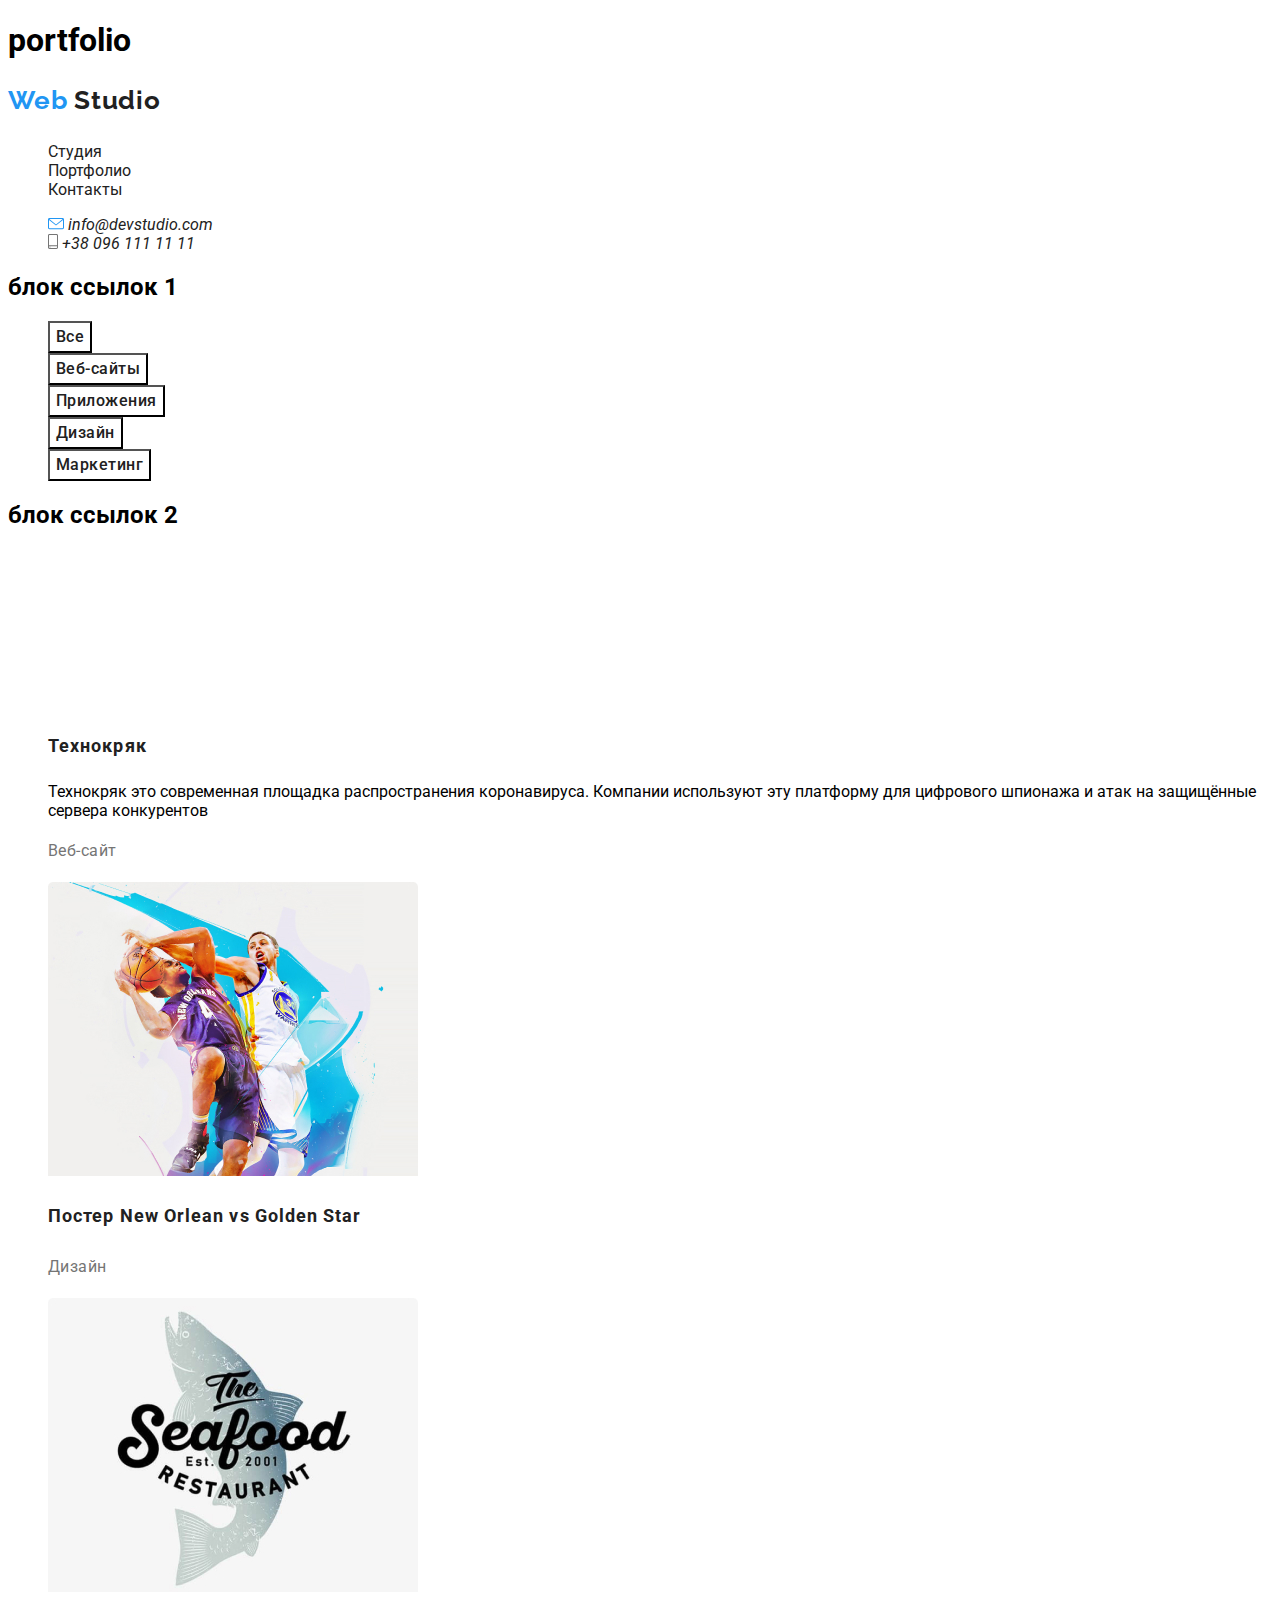
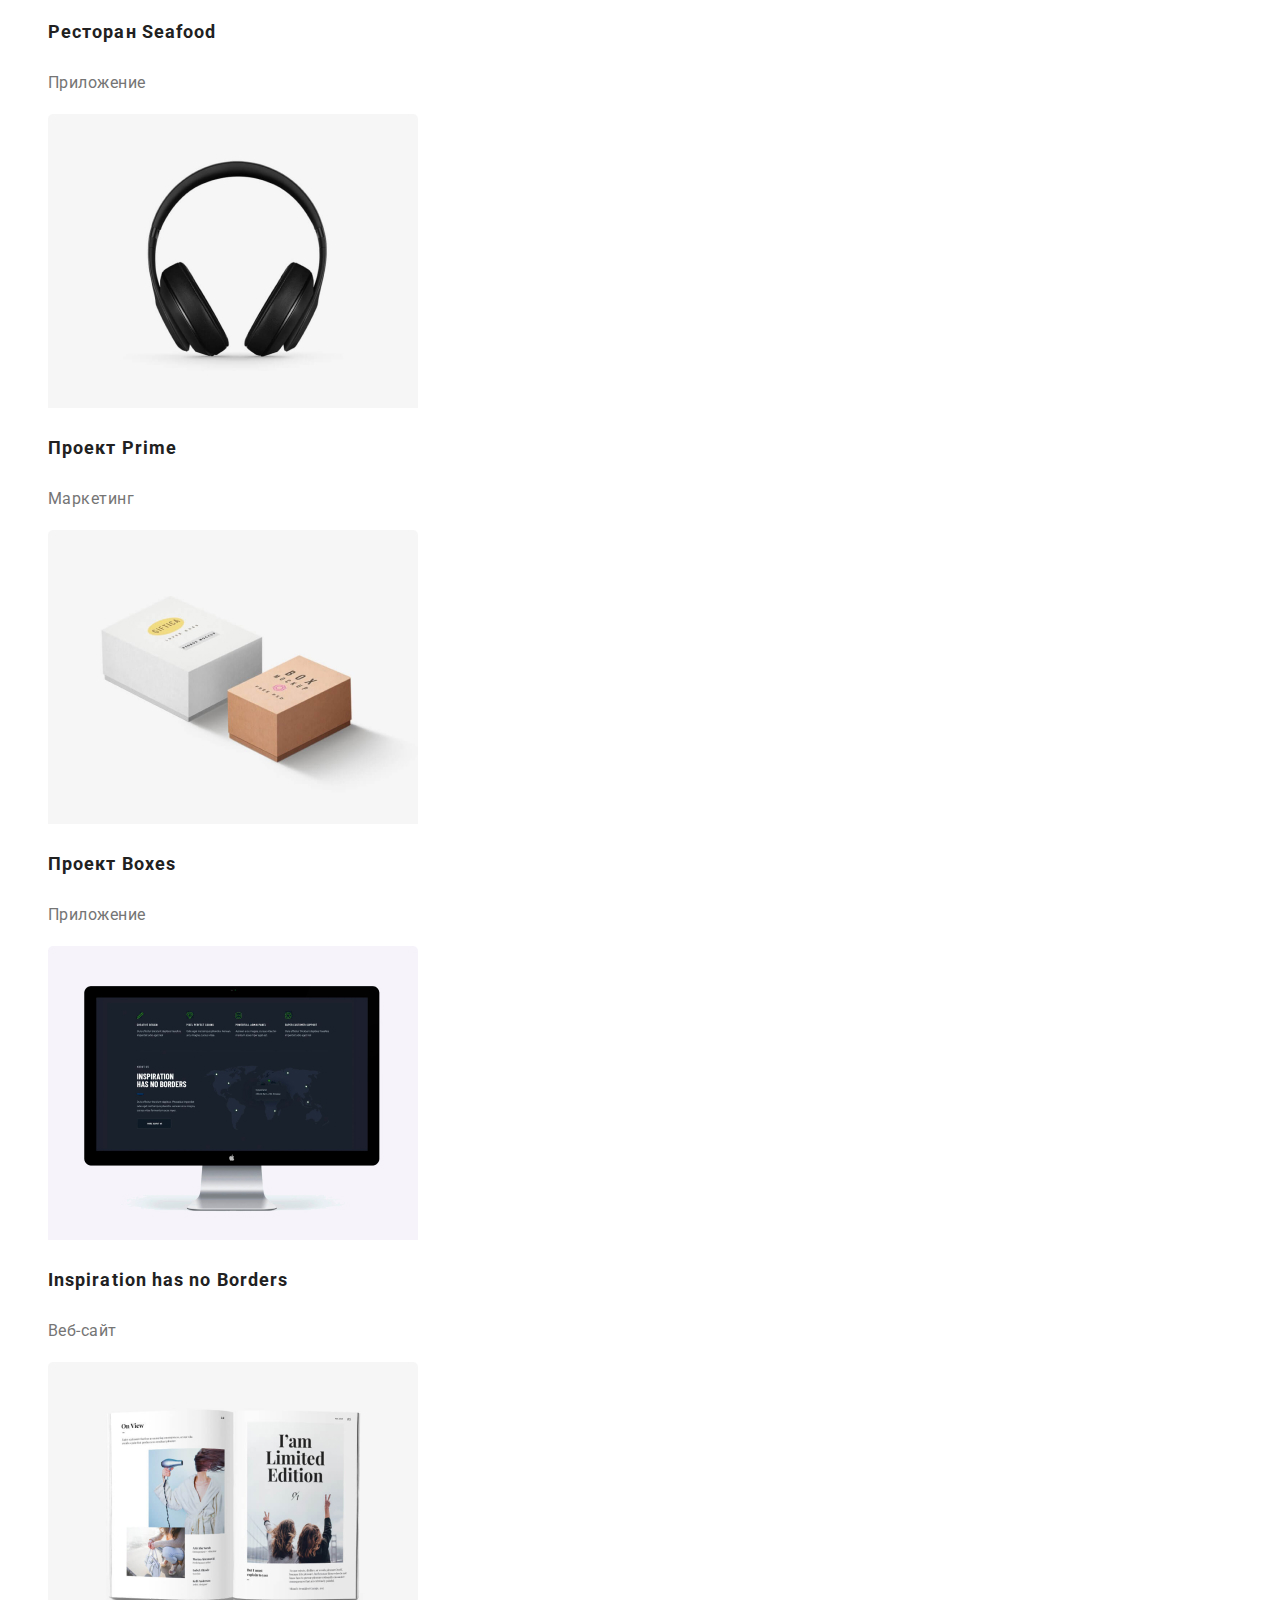
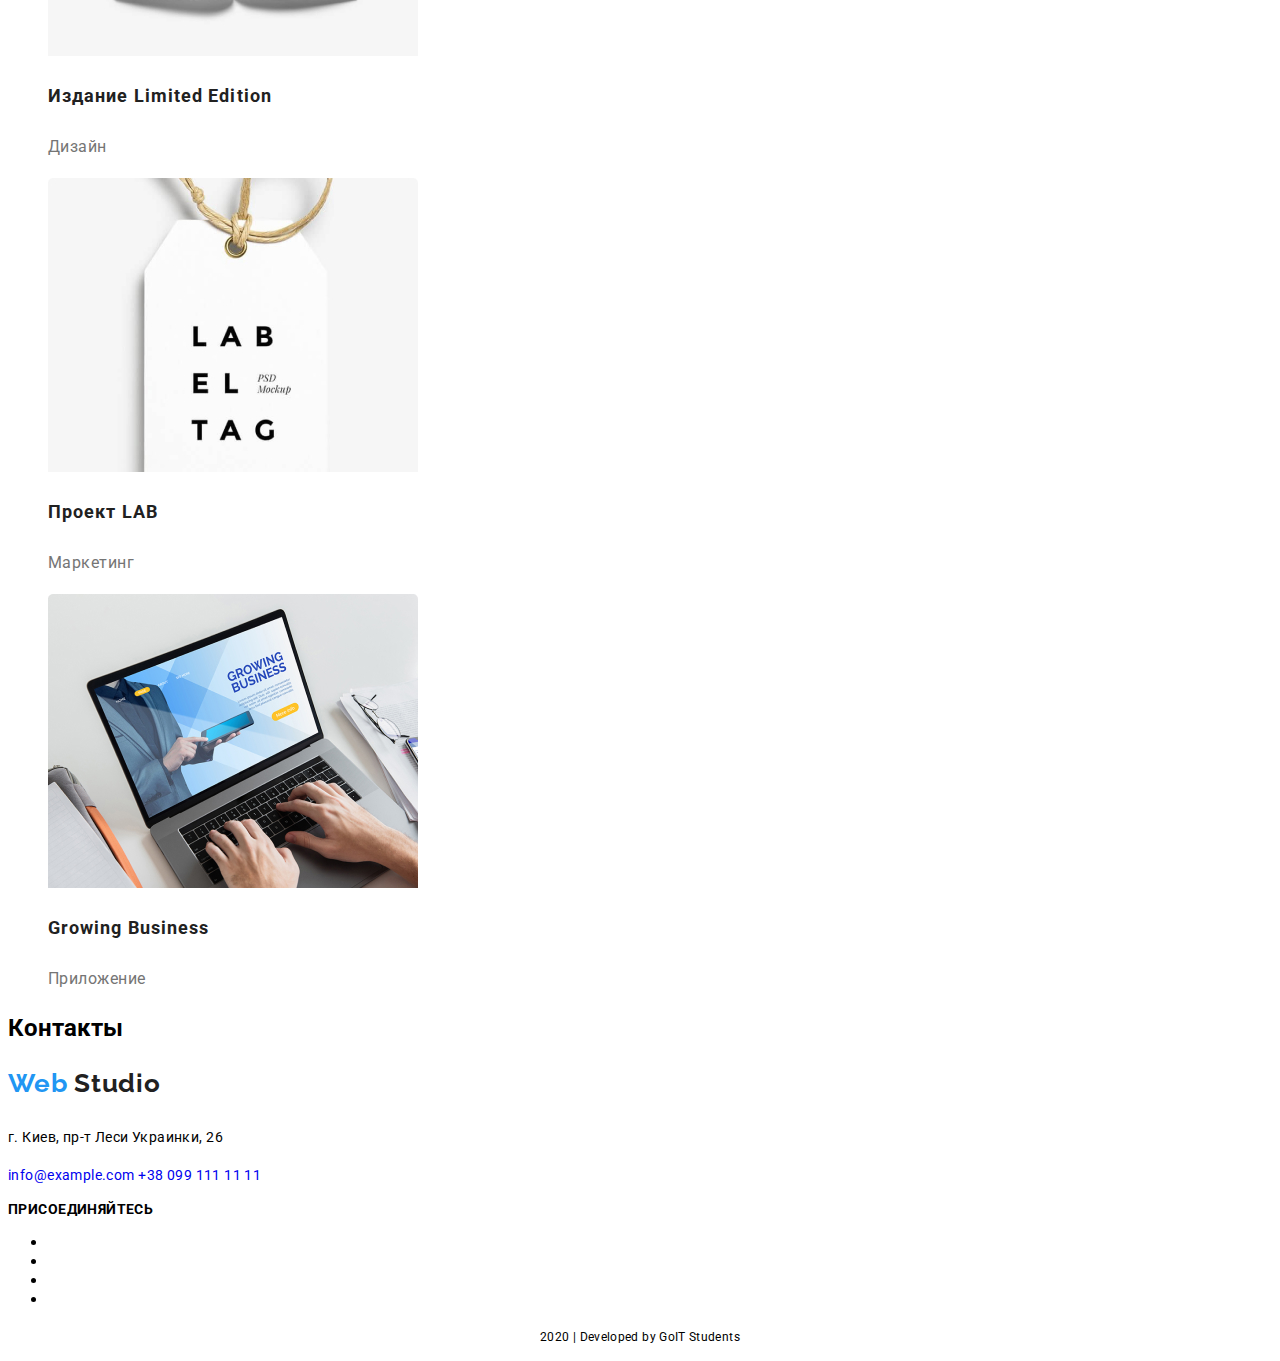
==== portfolio.html @ 615aa38a "1" ====
<!DOCTYPE html>
<html lang="en">
<head>
    <meta charset="UTF-8">
    <meta name="viewport" content="width=device-width, initial-scale=1.0">
    <title>web_studio.v.2</title>
    <link href="https://fonts.googleapis.com/css2?family=Raleway:wght@700&family=Roboto:wght@400;500;700&display=swap" rel="stylesheet">
    <link rel="stylesheet" href="./css/style.css">
</head>
<body class="page">

    <h1>portfolio</h1> <!--сделать невидимым, заголовок страницы-->
    <header>
        <nav>
            <a class="logo" href="index.html">
                <p><span class="logo-color">Web</span> Studio</p>
            </a>

            <ul class="sait-nav list">
                <li> <a class="link" href="./index.html">Студия</a> </li>
                <li> <a class="link" href="./portfolio.html">Портфолио</a> </li>
                <li> <a class="link" href="">Контакты</a> </li>
            </ul>
            <address>
                <ul class="list">
                    <li><img src="./img/envelope_(hover).svg" alt="envelope">
                        <a class="contacts link" href="mailto:info@devstudio.com">info@devstudio.com</a></li>
                    <li><img src="./img/smartphone.svg" alt="smartphone">
                        <a class="contacts link" href="tel:+380961111111">+38 096 111 11 11</a></li>
                </ul>
            </address>
        
        </nav>  
    </header>

    <main>
        <!--блок ссылок 1-->
        <section>
            <h2>блок ссылок 1</h2> <!--сделать невидимым-->
            <ul class="list">
                <li> <button class="button" type="button">Все</button> 
                <li> <button class="button" type="button">Веб-сайты</button>                   
                <li> <button class="button" type="button">Приложения</button>                   
                <li> <button class="button" type="button">Дизайн</button>                   
                <li> <button class="button" type="button">Маркетинг</button>                   
            </ul>
        </section>

        <section class="examples">
            <h2>блок ссылок 2</h2>
            <ul class="list">
                <li>
                    <a href=""><img src="./img/img_hw2/wite_img.jpg" alt="Технокряк"></a>
                    <h3 class="examples-title">Технокряк</h3>
                    <p>Технокряк это современная площадка распространения коронавируса.
                        Компании используют эту платформу для цифрового шпионажа и атак
                         на защищённые сервера конкурентов</p>
                    <p class="examples-item">Веб-сайт</p>
                </li>
                    <a href=""><img src="./img/img_hw2/img.jpg" alt="Баскетбол"></a>
                    <h3 class="examples-title">Постер New Orlean vs Golden Star</h3>
                    <p class="examples-item">Дизайн</p>
                <li>
                    <a href=""><img src="./img/img_hw2/img1.jpg" alt="Ресторан_Seafood"></a>
                    <h3 class="examples-title">Ресторан Seafood</h3>
                    <p class="examples-item">Приложение</p>
                </li>

                <li>
                    <a href=""><img src="./img/img_hw2/img2.jpg" alt="Наушники"></a>
                    <h3 class="examples-title">Проект Prime</h3>
                    <p class="examples-item">Маркетинг</p>
                </li>

                <li>
                    <a href=""><img src="./img/img_hw2/img3.jpg" alt="Коробки"></a>
                    <h3 class="examples-title">Проект Boxes</h3>
                    <p class="examples-item">Приложение</p>
                </li>

                <li>
                    <a href=""><img src="./img/img_hw2/img4.jpg" alt="Монитор"></a>
                    <h3 class="examples-title">Inspiration has no Borders</h3>
                    <p class="examples-item">Веб-сайт</p>
                </li>

                <li>
                    <a href=""><img src="./img/img_hw2/img5.jpg" alt="Журнал"></a>
                    <h3 class="examples-title">Издание Limited Edition</h3>
                    <p class="examples-item">Дизайн</p>
                </li>

                <li>
                    <a href=""><img src="./img/img_hw2/img6.jpg" alt="Лейба"></a>
                    <h3 class="examples-title">Проект LAB</h3>
                    <p class="examples-item">Маркетинг</p>
                </li>
                <li>
                    <a href=""><img src="./img/img_hw2/img7.jpg" alt="Ноутбук"></a>
                    <h3 class="examples-title">Growing Business</h3>
                    <p class="examples-item">Приложение</p>
                </li>
                
            </ul>
        </section>
    </main>

    <footer>
        <h2>Контакты</h2> <!--сделать невидимым-->
        <a class="logo" href="index.html">
            <p><span class="logo-color">Web</span> Studio</p>
        </a>
        <address class="footer-address">
            <p>г. Киев, пр-т Леси Украинки, 26</p> 
            <a class="link" href="mailto:info@example.com" >info@example.com</a>
            <a class="link" href="tel:+380991111111">+38 099 111 11 11</a>
        </address>
                
        <p class="connecting">присоединяйтесь</p>
            <ul>
                <li><a href="" aria-label="instagram"></a></li>
                <li><a href="" aria-label="twitter"></a></li>
                <li><a href="" aria-label="facebook"></a></li>
                <li><a href="" aria-label="in"></a></li>
            </ul>
            
        
        <p class="developed">2020 | Developed by GoIT Students </p>


</body>
</html>
---- css/style.css ----
/* задаем стандартные цвета */
:root {
--primary-text-color: #212121;
--title-text-color: #757575;
--accent-color: #2196F3;
}
/* задаем цвет страницы базовый */
.page {
    background-color: #fff;
    font-family: 'Roboto', sans-serif;
}

/* стилизуем логотип */
.logo {
    font-family: Raleway;
    font-weight: bold;
    font-size: 26px;
    line-height: 31px;
    letter-spacing: 0.03em;
    text-decoration: none;
    color: var(--primary-text-color);
}
.logo-portfolio {
    font-family: Raleway;
    font-weight: bold;
    font-size: 26px;
    line-height: 31px;
    letter-spacing: 0.03em;
    text-shadow:0px 4px 4px rgba(0, 0, 0, 0.25), 0px 4px 4px rgba(0, 0, 0, 0.25), 0px 4px 4px rgba(0, 0, 0, 0.25), 0px 4px 4px rgba(0, 0, 0, 0.25);
    color: var(--primary-text-color);
}

.logo-color {
    color: var(--accent-color);
}

/* стилизуем навигацию и контакты */
.sait-nav {
    font-family: 'Roboto', sans-serif;
}
.sait-nav .link {
    color: var(--primary-text-color);
    font-family: 'Roboto', sans-serif;
}

.list {
    list-style: none;
}

.link {
    text-decoration: none;
}

.sait-nav .link:hover, .sait-nav .link:focus {
    color: var(--accent-color);
}

.contacts {
        color: var(--primary-text-color);
}
.contacts:hover {
    color: var(--accent-color);
}

.hero-title {
    font-family: Roboto;
    font-weight: 900;
    font-size: 44px;
    line-height: 60px;
    text-align: center;
    letter-spacing: 0.06em;
    text-transform: uppercase;
/* белый цвет добавлю после бекграунда на фоне */
}
.button-link {
    font-family: Roboto;
    font-weight: bold;
    font-size: 16px;
    line-height: 30px;
    letter-spacing: 0.06em
    /* color white after slyle btn */
}
.section-title {
    font-family: Roboto;
    font-weight: bold;
    font-size: 14px;
    line-height: 16px;
    letter-spacing: 0.03em;
    text-transform: uppercase;
    color: var(--primary-text-color);
}
.section-item {
    font-family: Roboto;
    font-weight: normal;
    font-size: 14px;
    line-height: 24px;
    letter-spacing: 0.03em;
    color: var(--title-text-color);
}
.section {

}
.name {
    font-family: Roboto;
    font-weight: 500;
    font-size: 16px;
    line-height: 19px;
    text-align: center;
    letter-spacing: 0.03em;
    color: var(--primary-text-color);
}
.function {
    font-family: Roboto;
    font-weight: normal;
    font-size: 16px;
    line-height: 19px;
    text-align: center;
    letter-spacing: 0.03em;
    color: var(--title-text-color);
}
.footer-logo {
    font-size: 22px;
    line-height: 26px;
}
.footer-address {
    font-family: Roboto;
    font-style: normal;
    font-weight: normal;
    font-size: 14px;
    line-height: 24px;
    letter-spacing: 0.03em;
/* color after style */
}
.connecting {
    font-family: Roboto;
    font-style: normal;
    font-weight: bold;
    font-size: 14px;
    line-height: 16px;
    letter-spacing: 0.03em;
    text-transform: uppercase;
}
.developed {
    font-family: Roboto;
    font-style: normal;
    font-weight: normal;
    font-size: 12px;
    line-height: 24px;
    text-align: center;
    letter-spacing: 0.03em;
}
.button {
    font-family: Roboto;
    font-style: normal;
    font-weight: 500;
    font-size: 16px;
    line-height: 26px;
    text-align: center;
    letter-spacing: 0.03em;
    color: var(--primary-text-color);
    background-color: #fff;
}
.button:hover {
    background-color: var(--accent-color);
    color: white;
}
.examples-title {
    font-family: Roboto;
    font-style: normal;
    font-weight: bold;
    font-size: 18px;
    line-height: 36px;
    letter-spacing: 0.06em;
    color: var(--primary-text-color);
}
.examples-item {
    font-family: Roboto;
    font-style: normal;
    font-weight: normal;
    font-size: 16px;
    line-height: 30px;
    letter-spacing: 0.03em;
    color: var(--title-text-color);
}
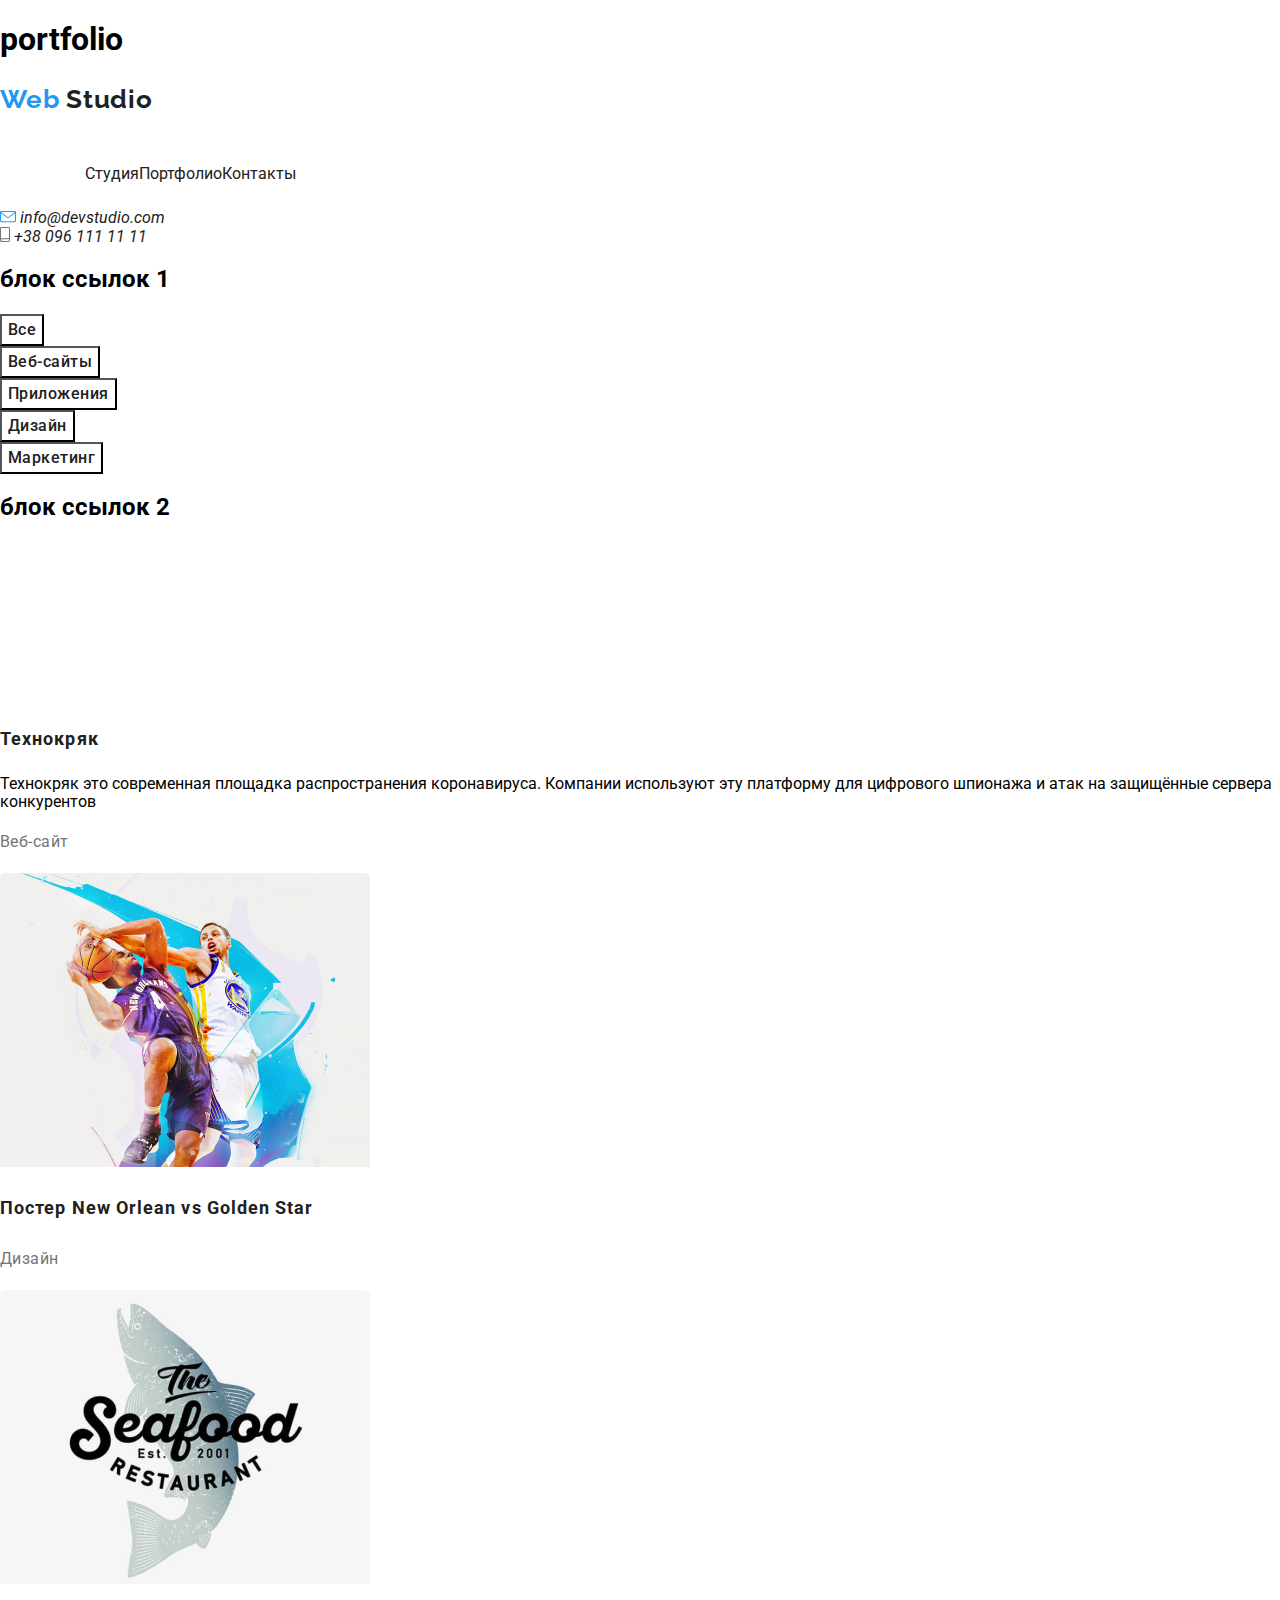
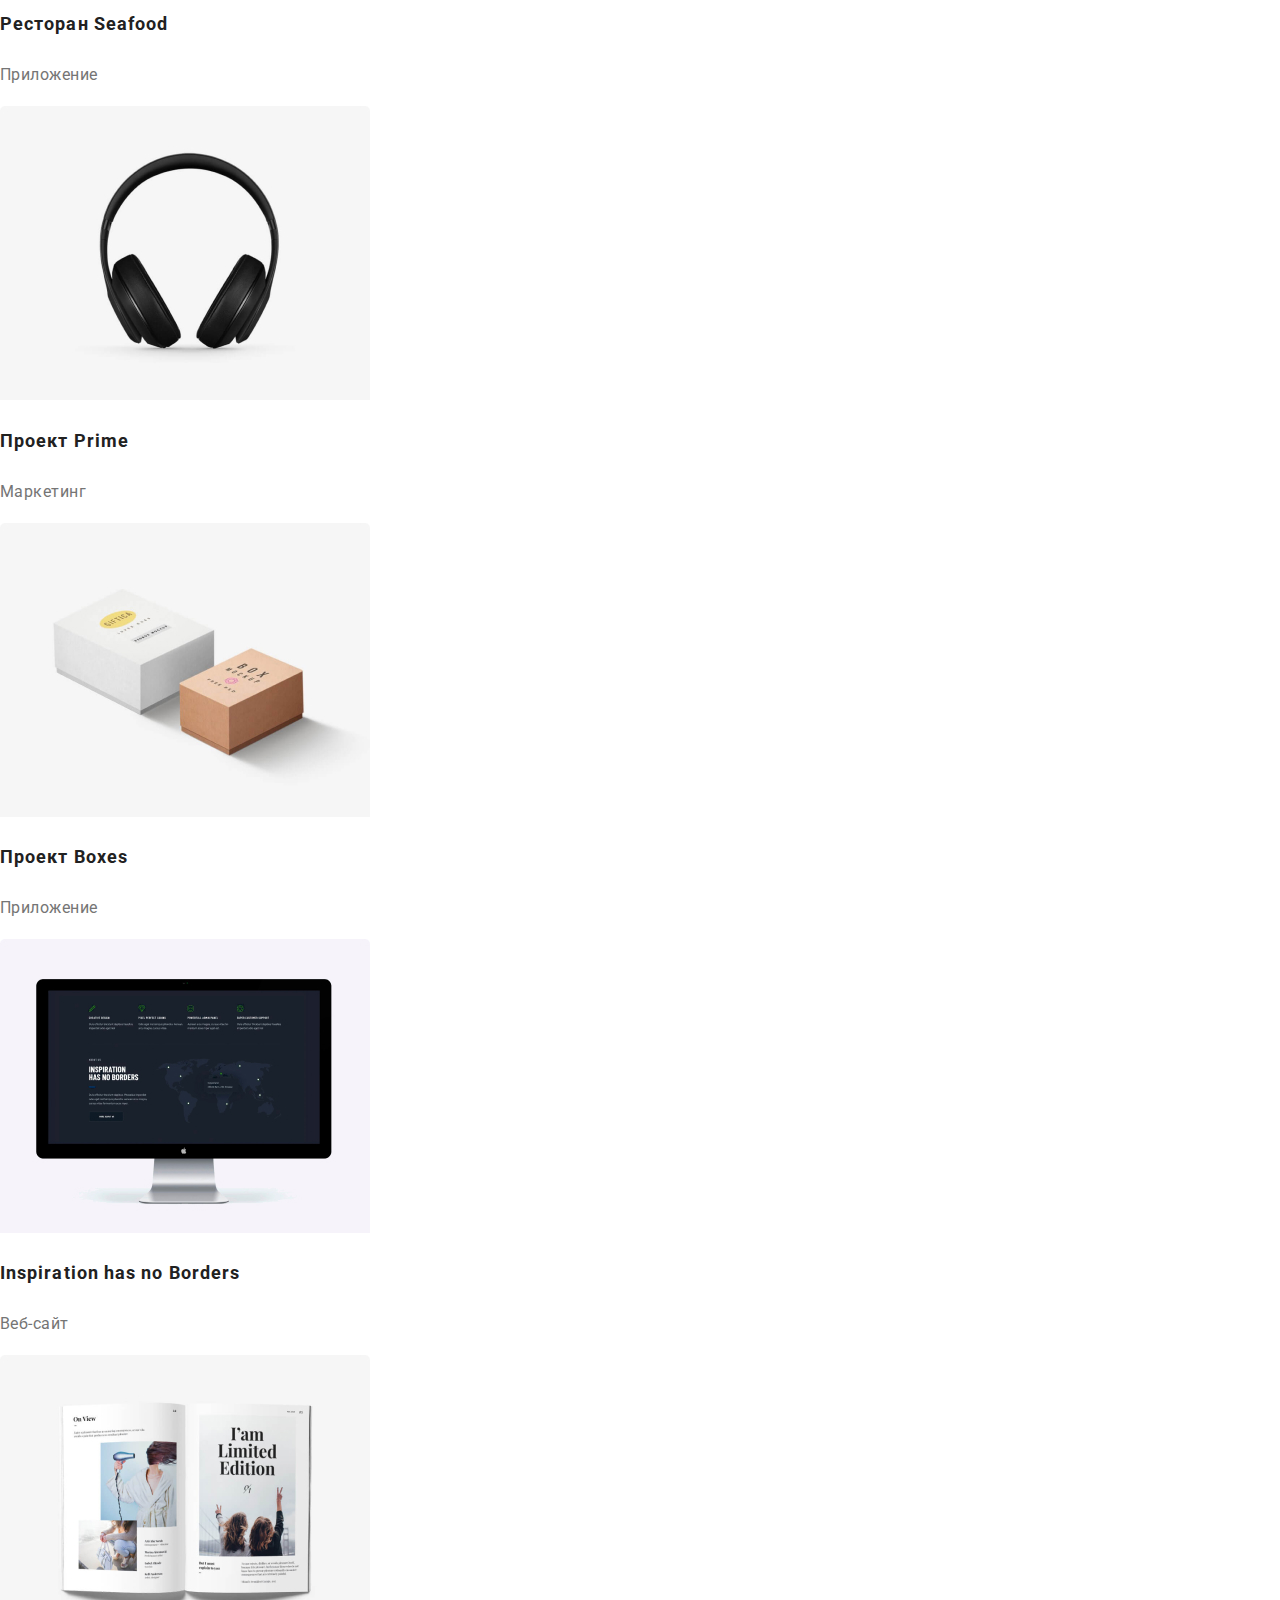
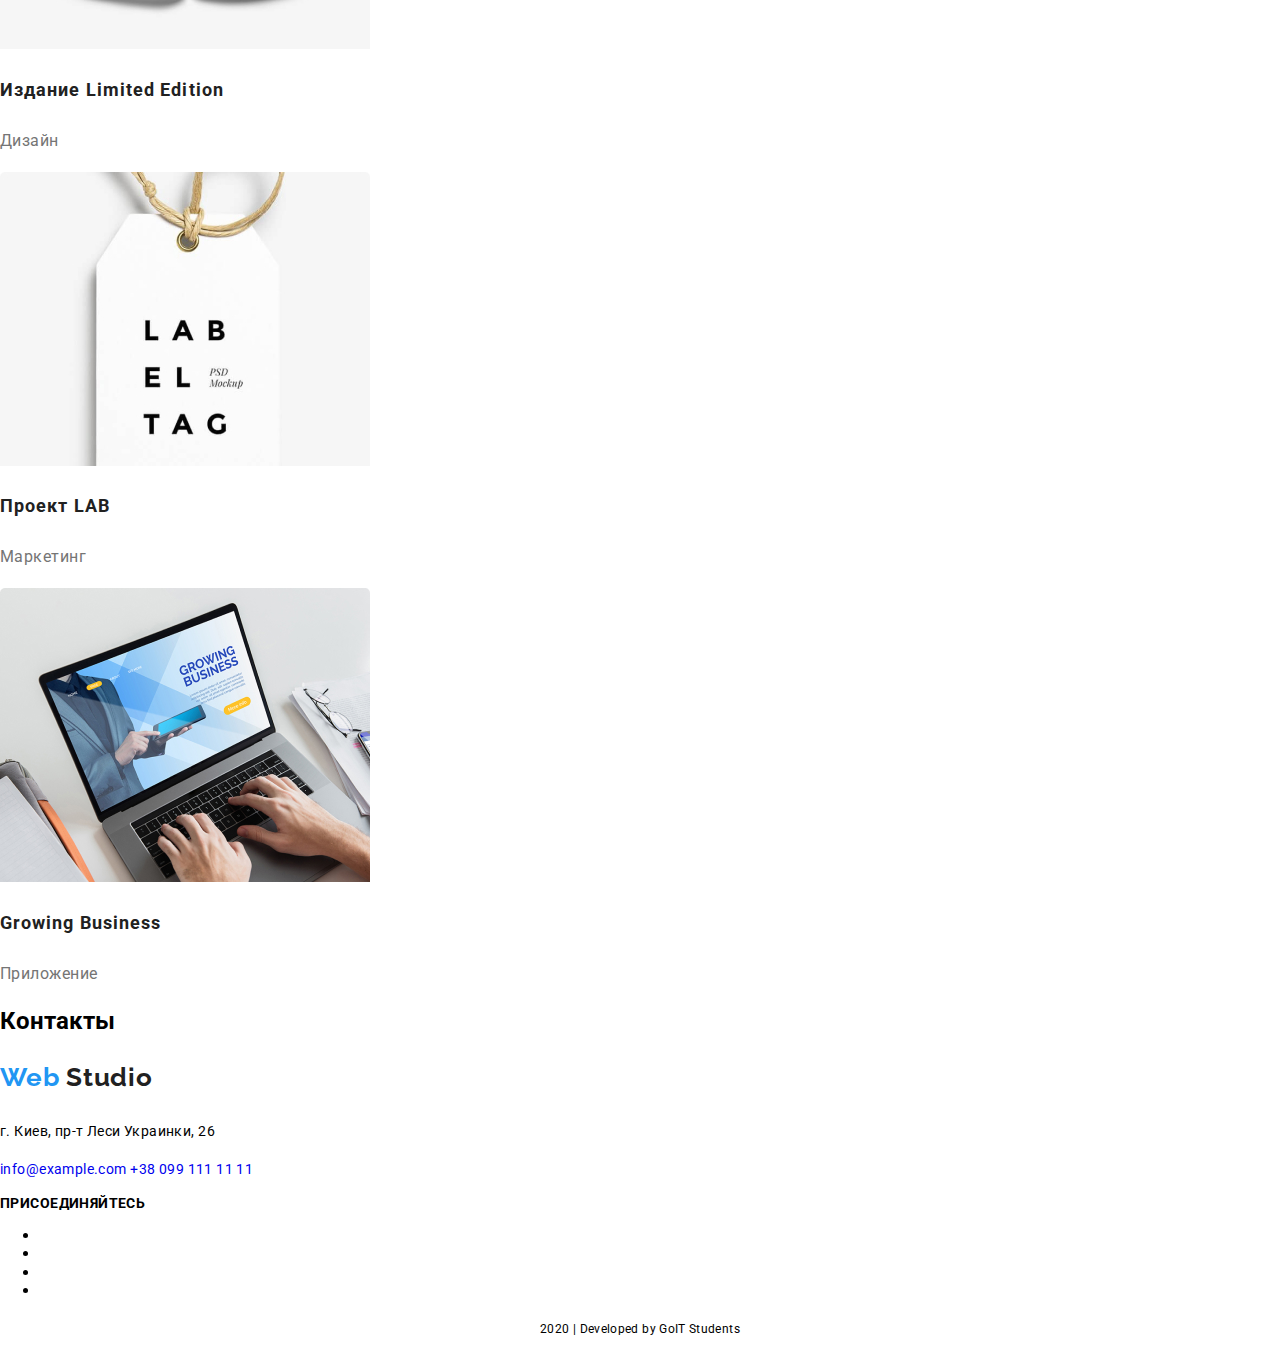
==== commit 30981be5: "оформляет хедер, герой" ====
--- a/portfolio.html
+++ b/portfolio.html
@@ -4,6 +4,7 @@
     <meta charset="UTF-8">
     <meta name="viewport" content="width=device-width, initial-scale=1.0">
     <title>web_studio.v.2</title>
+    <link rel="stylesheet" href="https://cdnjs.cloudflare.com/ajax/libs/modern-normalize/0.6.0/modern-normalize.min.css">
     <link href="https://fonts.googleapis.com/css2?family=Raleway:wght@700&family=Roboto:wght@400;500;700&display=swap" rel="stylesheet">
     <link rel="stylesheet" href="./css/style.css">
 </head>
@@ -16,7 +17,7 @@
                 <p><span class="logo-color">Web</span> Studio</p>
             </a>
 
-            <ul class="sait-nav list">
+            <ul class="site-nav list">
                 <li> <a class="link" href="./index.html">Студия</a> </li>
                 <li> <a class="link" href="./portfolio.html">Портфолио</a> </li>
                 <li> <a class="link" href="">Контакты</a> </li>
--- a/css/style.css
+++ b/css/style.css
@@ -3,11 +3,23 @@
 --primary-text-color: #212121;
 --title-text-color: #757575;
 --accent-color: #2196F3;
+--white-color: #fff;
 }
 /* задаем цвет страницы базовый */
 .page {
     background-color: #fff;
     font-family: 'Roboto', sans-serif;
+    box-sizing: border-box;
+}
+.list {
+    list-style: none;
+    padding: 0;
+    margin: 0;
+}
+
+.address-list {
+    display: flex;
+    margin-left: auto;
 }
 
 /* стилизуем логотип */
@@ -35,23 +47,48 @@
 }
 
 /* стилизуем навигацию и контакты */
-.sait-nav {
+.site-nav {
     font-family: 'Roboto', sans-serif;
-}
-.sait-nav .link {
+    display: flex;
+    margin-left: 85px;
+}
+.site-nav .item {
+    margin-left: auto;
+    
+}
+.site-nav .item:not(:last-child) {
+    margin-right: 50px;
+}
+.site-nav .link {
+    display: block;
     color: var(--primary-text-color);
     font-family: 'Roboto', sans-serif;
-}
-
-.list {
-    list-style: none;
-}
+    padding-top:24px;
+    padding-bottom: 25px;
+    
+}
+
+.list .item:not(:last-child) {
+margin-right: 30px;
+}
+
+/* .list .item + .item {
+    margin-left: 50px;
+} */
+
+.main-nav {
+    display: flex;
+    align-items: center;
+    
+}
+
+
 
 .link {
     text-decoration: none;
 }
 
-.sait-nav .link:hover, .sait-nav .link:focus {
+.site-nav .link:hover, .site-nav .link:focus {
     color: var(--accent-color);
 }
 
@@ -70,14 +107,26 @@
     text-align: center;
     letter-spacing: 0.06em;
     text-transform: uppercase;
+    max-width: 696px;
+    margin-left: auto;
+    margin-right: auto;
 /* белый цвет добавлю после бекграунда на фоне */
 }
 .button-link {
+    display: block;
     font-family: Roboto;
     font-weight: bold;
     font-size: 16px;
     line-height: 30px;
-    letter-spacing: 0.06em
+    text-align: center;
+    margin-left: auto;
+    margin-right: auto;
+    width: 200px;
+    color: var(--white-color);
+    background-color:var(--accent-color);
+    border-radius: 4px;
+    padding: 10px 32px;
+
     /* color white after slyle btn */
 }
 .section-title {
@@ -181,4 +230,20 @@
     line-height: 30px;
     letter-spacing: 0.03em;
     color: var(--title-text-color);
+}
+.container {
+    display: flex;
+    
+}
+.header {
+
+}
+.content {
+width: 1200px;
+padding-left: 15px;
+padding-right: 15px;
+margin-right: auto;
+margin-left: auto;
+
+outline: 3px solid aqua;
 }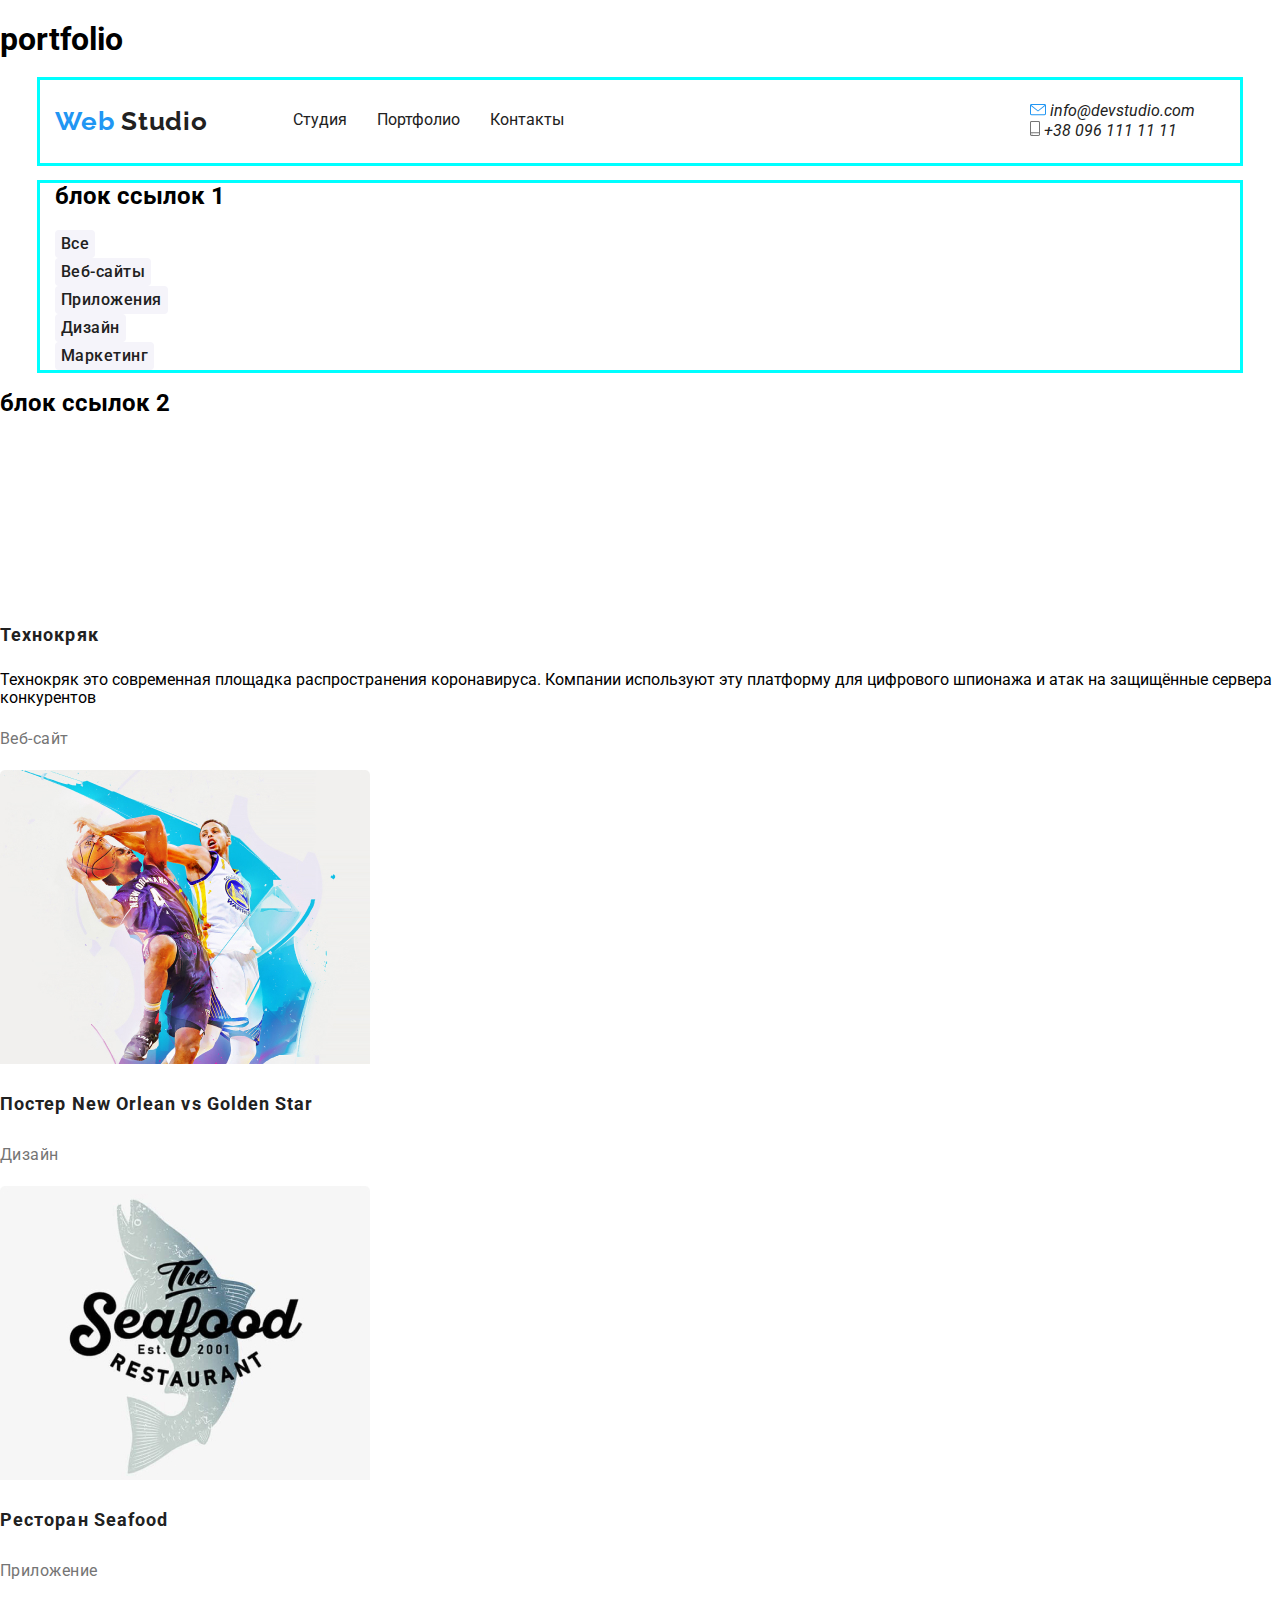
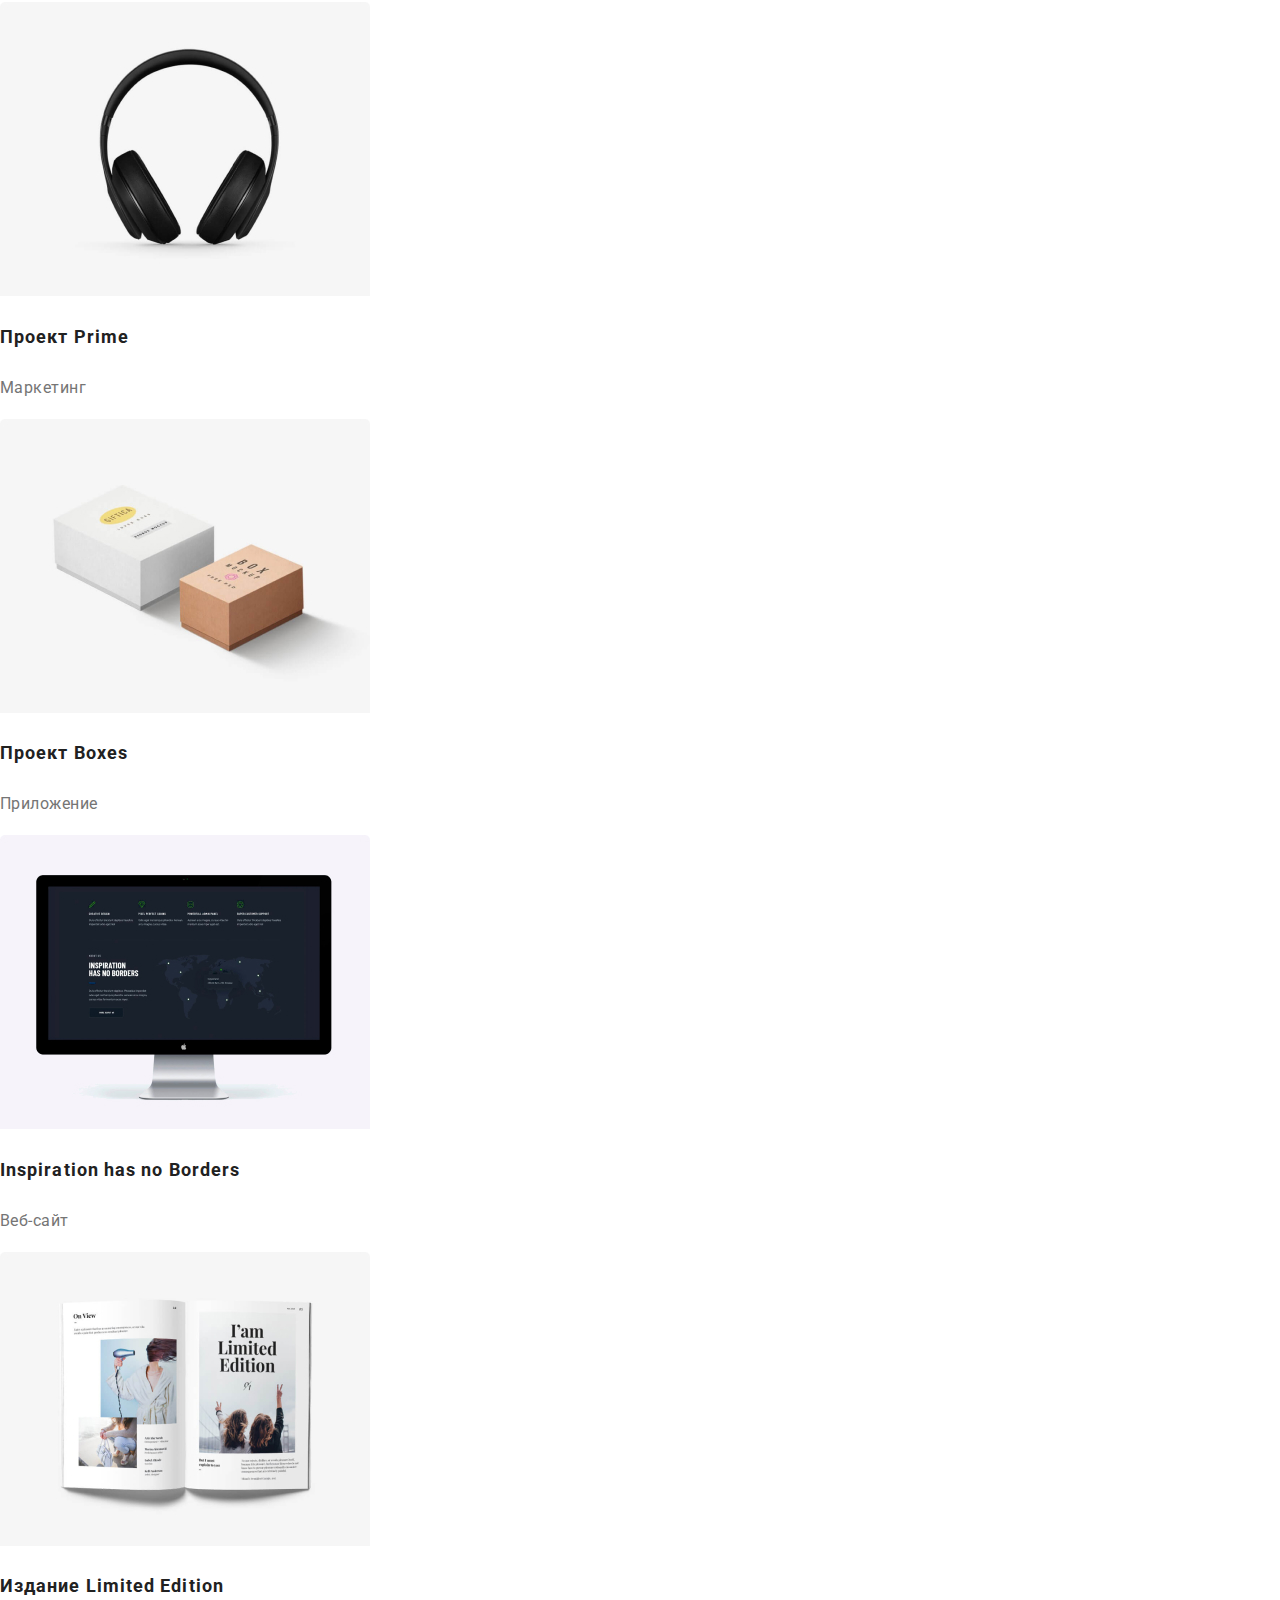
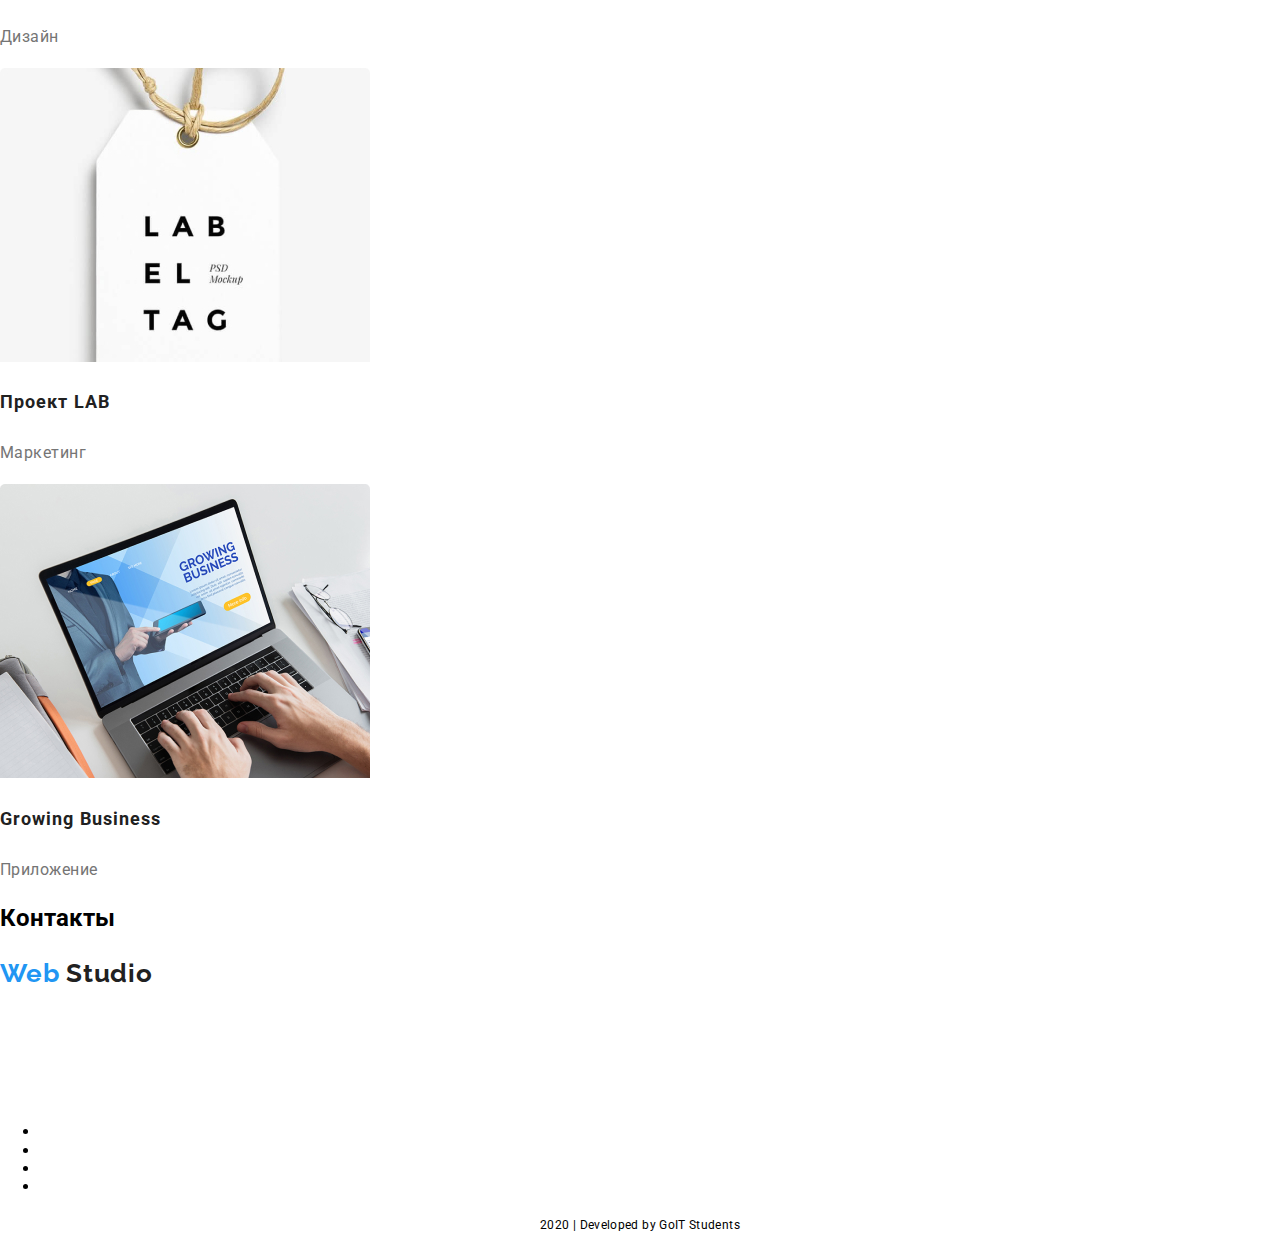
==== commit ff763a41: "изменяет код первой страницы, добавляет Футтер" ====
--- a/portfolio.html
+++ b/portfolio.html
@@ -11,22 +11,22 @@
 <body class="page">
 
     <h1>portfolio</h1> <!--сделать невидимым, заголовок страницы-->
-    <header>
-        <nav>
+    <header class="content">
+        <nav class="main-nav">
             <a class="logo" href="index.html">
                 <p><span class="logo-color">Web</span> Studio</p>
             </a>
 
             <ul class="site-nav list">
-                <li> <a class="link" href="./index.html">Студия</a> </li>
-                <li> <a class="link" href="./portfolio.html">Портфолио</a> </li>
-                <li> <a class="link" href="">Контакты</a> </li>
+                <li class="item"> <a class="link" href="./index.html">Студия</a> </li>
+                <li class="item"> <a class="link" href="./portfolio.html">Портфолио</a> </li>
+                <li class="item"> <a class="link" href="">Контакты</a> </li>
             </ul>
-            <address>
-                <ul class="list">
-                    <li><img src="./img/envelope_(hover).svg" alt="envelope">
+            <address class="address-list">
+                <ul class="list container">
+                    <li class="item"><img src="./img/envelope_(hover).svg" alt="envelope">
                         <a class="contacts link" href="mailto:info@devstudio.com">info@devstudio.com</a></li>
-                    <li><img src="./img/smartphone.svg" alt="smartphone">
+                    <li class="item"><img src="./img/smartphone.svg" alt="smartphone">
                         <a class="contacts link" href="tel:+380961111111">+38 096 111 11 11</a></li>
                 </ul>
             </address>
@@ -36,9 +36,9 @@
 
     <main>
         <!--блок ссылок 1-->
-        <section>
+        <section class="portfolio-nav content">
             <h2>блок ссылок 1</h2> <!--сделать невидимым-->
-            <ul class="list">
+            <ul class="list container">
                 <li> <button class="button" type="button">Все</button> 
                 <li> <button class="button" type="button">Веб-сайты</button>                   
                 <li> <button class="button" type="button">Приложения</button>                   
--- a/css/style.css
+++ b/css/style.css
@@ -72,17 +72,10 @@
 margin-right: 30px;
 }
 
-/* .list .item + .item {
-    margin-left: 50px;
-} */
-
 .main-nav {
     display: flex;
-    align-items: center;
-    
-}
-
-
+    align-items: center;  
+}
 
 .link {
     text-decoration: none;
@@ -97,6 +90,11 @@
 }
 .contacts:hover {
     color: var(--accent-color);
+}
+
+.hero {
+    width: 600px;
+    padding: 200px 0px;
 }
 
 .hero-title {
@@ -110,6 +108,9 @@
     max-width: 696px;
     margin-left: auto;
     margin-right: auto;
+    margin-bottom: 30px;
+    margin-top: 0px;
+    
 /* белый цвет добавлю после бекграунда на фоне */
 }
 .button-link {
@@ -126,9 +127,44 @@
     background-color:var(--accent-color);
     border-radius: 4px;
     padding: 10px 32px;
-
-    /* color white after slyle btn */
-}
+}
+
+.advantages {
+    display: flex;
+}
+
+.advantages-item:not(:last-child) {
+    margin-right: 30px;
+
+}
+
+.work {
+    display: flex;
+}
+.work-item:not(:last-child) {
+margin-right: 30px;
+}
+
+.team {
+    display: flex;
+}
+
+.team-item:not(:last-child) {
+margin-right: 30px;
+}
+
+.social {
+    display: flex;
+    justify-content: center;
+}
+.social-item {
+    margin-bottom: 24px;
+}
+.social-item + .social-item {
+    margin-left: 10px;
+}
+
+
 .section-title {
     font-family: Roboto;
     font-weight: bold;
@@ -145,10 +181,34 @@
     line-height: 24px;
     letter-spacing: 0.03em;
     color: var(--title-text-color);
-}
-.section {
-
-}
+    text-align: left;
+    width: 270px;
+}
+
+.section-margin {
+    margin-top: 94px;
+}
+
+.pict_position {
+    width: 270px;
+    height: 120px;
+    padding: 25px 100px;
+}
+
+.h2-title {     
+    text-align: center;
+    margin-bottom: 50px;
+    margin-top: 0px;
+}
+
+.team {
+    padding: 94px 0px;
+}
+
+.bgc-section :nth-child() {
+    background-color: #F5F4FA;
+}
+
 .name {
     font-family: Roboto;
     font-weight: 500;
@@ -167,10 +227,34 @@
     letter-spacing: 0.03em;
     color: var(--title-text-color);
 }
+
+.clients {
+    display: flex;
+    justify-content: space-between;
+}
+
+.clients-item {
+    width: 170px;
+    height: 90px;
+    border-radius: 4px;
+    border: solid #AFB1B8;
+    border-width: 1px;
+    text-align: center;
+    padding: 19px 0px;
+}
+
 .footer-logo {
     font-size: 22px;
     line-height: 26px;
-}
+    font-family: Raleway;
+    font-weight: bold;
+    letter-spacing: 0.03em;
+    text-decoration: none;
+    color:var(--white-color);
+    
+}
+
+
 .footer-address {
     font-family: Roboto;
     font-style: normal;
@@ -178,8 +262,30 @@
     font-size: 14px;
     line-height: 24px;
     letter-spacing: 0.03em;
-/* color after style */
-}
+    color: var(--white-color);
+    }
+
+.footer-address-item {
+    margin-top: 8px;
+    margin-bottom: 0;
+}
+
+.logo-margin {
+    margin-bottom: 0;
+    margin-top: 45px;
+}
+
+.tel-mail-link {
+    margin-top: 9px;
+}
+
+.column-one {
+    margin-right: 69px;
+}
+
+
+
+
 .connecting {
     font-family: Roboto;
     font-style: normal;
@@ -188,6 +294,8 @@
     line-height: 16px;
     letter-spacing: 0.03em;
     text-transform: uppercase;
+    color: var(--white-color);
+    
 }
 .developed {
     font-family: Roboto;
@@ -197,6 +305,7 @@
     line-height: 24px;
     text-align: center;
     letter-spacing: 0.03em;
+    
 }
 .button {
     font-family: Roboto;
@@ -207,7 +316,9 @@
     text-align: center;
     letter-spacing: 0.03em;
     color: var(--primary-text-color);
-    background-color: #fff;
+    background-color: #F5F4FA;
+    border-radius: 4px;
+    border: transparent;
 }
 .button:hover {
     background-color: var(--accent-color);
@@ -231,13 +342,17 @@
     letter-spacing: 0.03em;
     color: var(--title-text-color);
 }
-.container {
-    display: flex;
-    
-}
-.header {
-
-}
+
+
+.portfolio-nav .list {
+    justify-content: center;
+    align-items: center;
+}
+
+.portfolio-nav .list :not(:last-child) {
+    margin-right: 8px;
+}
+
 .content {
 width: 1200px;
 padding-left: 15px;
@@ -246,4 +361,31 @@
 margin-left: auto;
 
 outline: 3px solid aqua;
-}+}
+
+.footer {
+    background-color: #2F303A;
+}
+
+.footer-address .link {
+color: rgba(255, 255, 255, 0.6);
+}
+
+.column {
+    width: 231px;
+    text-align: left;
+}
+
+.footer-contacts {
+    display: flex;
+    justify-content: start;
+    align-items: baseline;
+}
+.tel-mail {
+    display: flex;
+    flex-direction: column;
+    justify-content: baseline;
+}
+
+
+
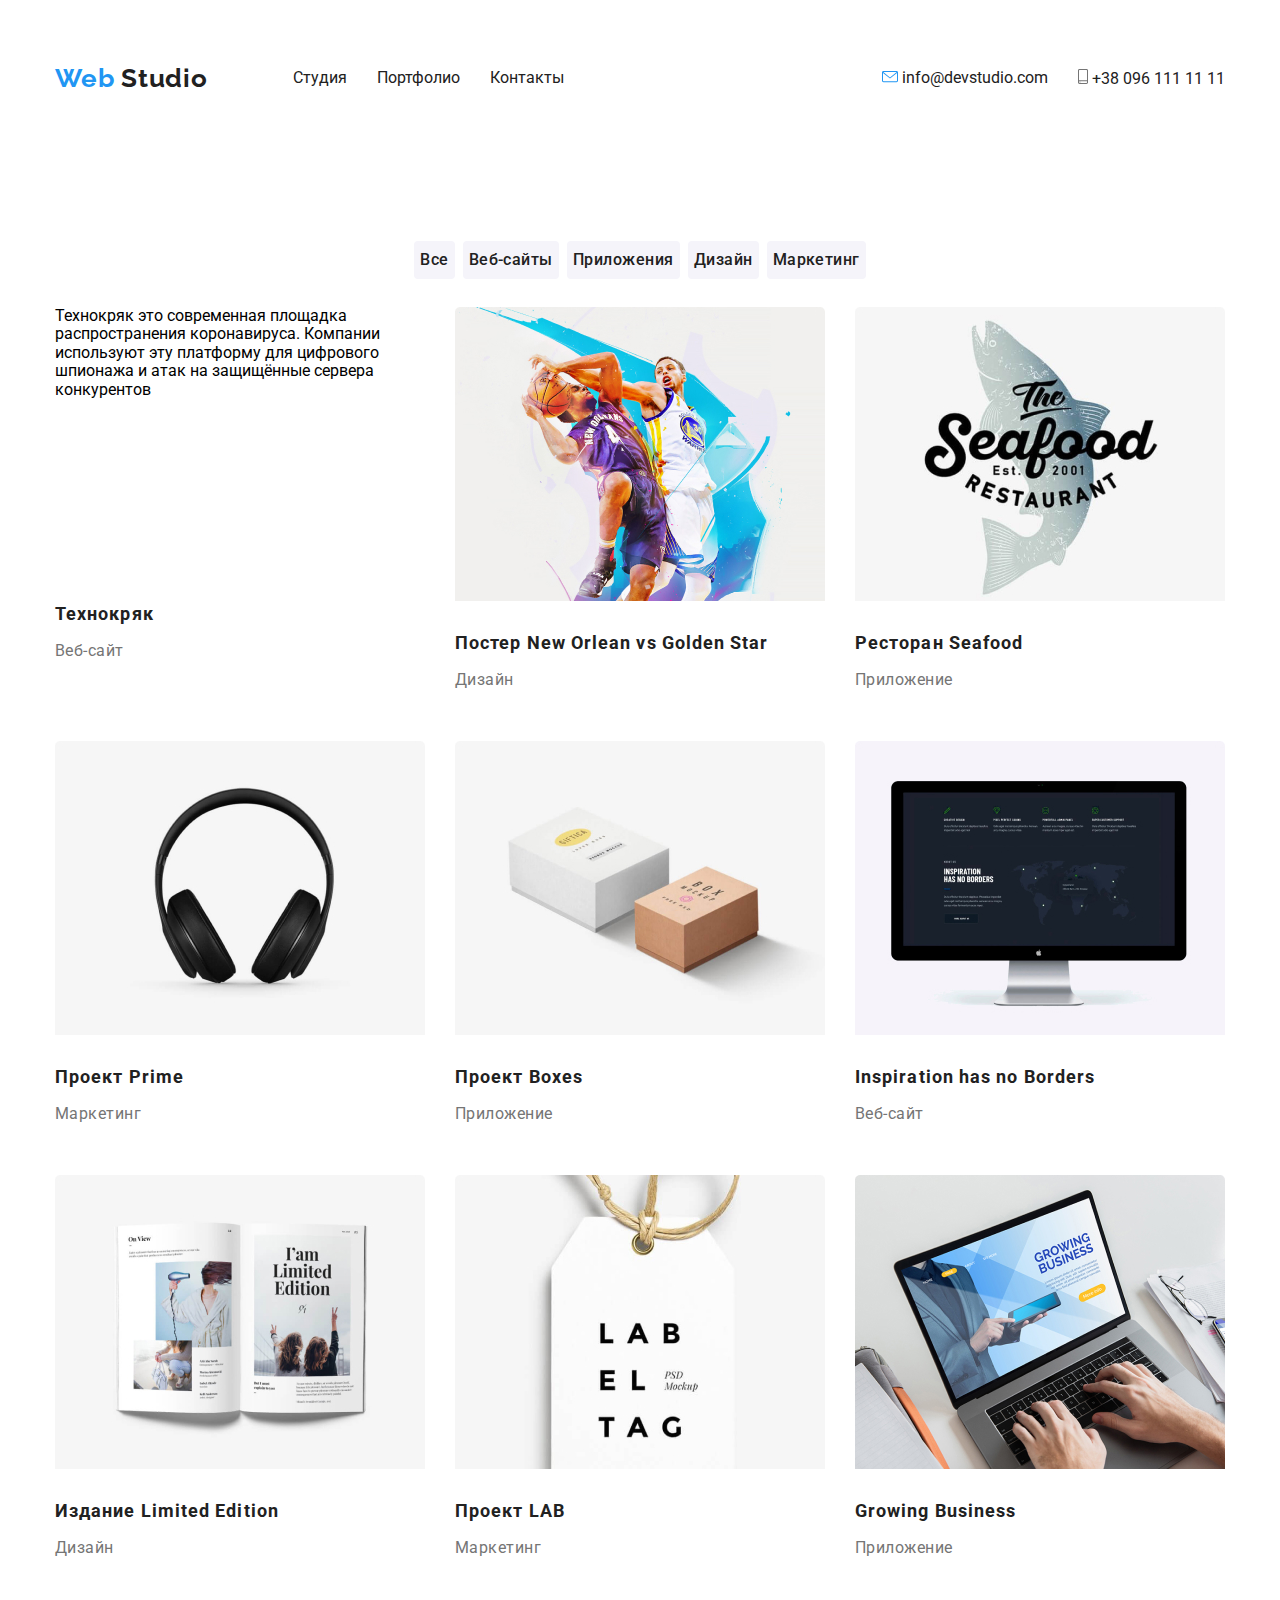
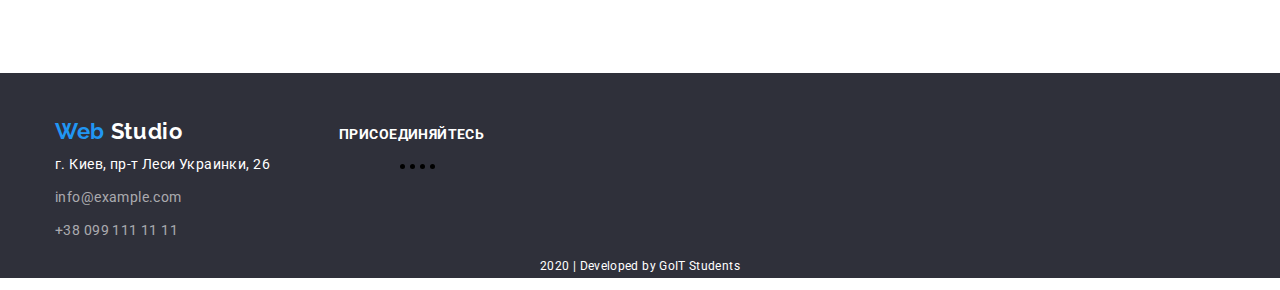
==== commit f79aa731: "оформляет вторую страницу" ====
--- a/portfolio.html
+++ b/portfolio.html
@@ -10,7 +10,7 @@
 </head>
 <body class="page">
 
-    <h1>portfolio</h1> <!--сделать невидимым, заголовок страницы-->
+    <h1 class="killer-margin">portfolio</h1> <!--сделать невидимым, заголовок страницы-->
     <header class="content">
         <nav class="main-nav">
             <a class="logo" href="index.html">
@@ -23,7 +23,7 @@
                 <li class="item"> <a class="link" href="">Контакты</a> </li>
             </ul>
             <address class="address-list">
-                <ul class="list container">
+                <ul class="list address-list">
                     <li class="item"><img src="./img/envelope_(hover).svg" alt="envelope">
                         <a class="contacts link" href="mailto:info@devstudio.com">info@devstudio.com</a></li>
                     <li class="item"><img src="./img/smartphone.svg" alt="smartphone">
@@ -36,67 +36,70 @@
 
     <main>
         <!--блок ссылок 1-->
-        <section class="portfolio-nav content">
-            <h2>блок ссылок 1</h2> <!--сделать невидимым-->
-            <ul class="list container">
-                <li> <button class="button" type="button">Все</button> 
-                <li> <button class="button" type="button">Веб-сайты</button>                   
-                <li> <button class="button" type="button">Приложения</button>                   
-                <li> <button class="button" type="button">Дизайн</button>                   
-                <li> <button class="button" type="button">Маркетинг</button>                   
+        <section class="content section-margin">
+            <h2 class="killer-margin">блок ссылок 1</h2> <!--сделать невидимым-->
+            <ul class="list portfolio-nav">
+                <li class="p-nav-item"> <button class="button" type="button">Все</button> 
+                <li class="p-nav-item"> <button class="button" type="button">Веб-сайты</button>                   
+                <li class="p-nav-item"> <button class="button" type="button">Приложения</button>                   
+                <li class="p-nav-item"> <button class="button" type="button">Дизайн</button>                   
+                <li class="p-nav-item"> <button class="button" type="button">Маркетинг</button>                   
             </ul>
         </section>
 
-        <section class="examples">
-            <h2>блок ссылок 2</h2>
-            <ul class="list">
-                <li>
-                    <a href=""><img src="./img/img_hw2/wite_img.jpg" alt="Технокряк"></a>
-                    <h3 class="examples-title">Технокряк</h3>
-                    <p>Технокряк это современная площадка распространения коронавируса.
+        <section class="content examples">
+            <h2 class="killer-margin">блок ссылок 2</h2>
+            <ul class="list examples">
+                <li class="card">
+                    <p class="card-text">Технокряк это современная площадка распространения коронавируса.
                         Компании используют эту платформу для цифрового шпионажа и атак
                          на защищённые сервера конкурентов</p>
+                    <a class="card-link" href=""><img src="./img/img_hw2/wite_img.jpg" alt="Технокряк"></a>
+                    <h3 class="examples-title">Технокряк</h3>
+                   
                     <p class="examples-item">Веб-сайт</p>
                 </li>
+                <li class="card">
                     <a href=""><img src="./img/img_hw2/img.jpg" alt="Баскетбол"></a>
                     <h3 class="examples-title">Постер New Orlean vs Golden Star</h3>
                     <p class="examples-item">Дизайн</p>
-                <li>
+                </li>
+                <li class="card">
                     <a href=""><img src="./img/img_hw2/img1.jpg" alt="Ресторан_Seafood"></a>
                     <h3 class="examples-title">Ресторан Seafood</h3>
                     <p class="examples-item">Приложение</p>
                 </li>
 
-                <li>
+                <li class="card">
                     <a href=""><img src="./img/img_hw2/img2.jpg" alt="Наушники"></a>
                     <h3 class="examples-title">Проект Prime</h3>
                     <p class="examples-item">Маркетинг</p>
                 </li>
 
-                <li>
+                <li class="card">
                     <a href=""><img src="./img/img_hw2/img3.jpg" alt="Коробки"></a>
                     <h3 class="examples-title">Проект Boxes</h3>
                     <p class="examples-item">Приложение</p>
                 </li>
 
-                <li>
+                <li class="card">
                     <a href=""><img src="./img/img_hw2/img4.jpg" alt="Монитор"></a>
                     <h3 class="examples-title">Inspiration has no Borders</h3>
                     <p class="examples-item">Веб-сайт</p>
                 </li>
 
-                <li>
+                <li class="card">
                     <a href=""><img src="./img/img_hw2/img5.jpg" alt="Журнал"></a>
                     <h3 class="examples-title">Издание Limited Edition</h3>
                     <p class="examples-item">Дизайн</p>
                 </li>
 
-                <li>
+                <li class="card">
                     <a href=""><img src="./img/img_hw2/img6.jpg" alt="Лейба"></a>
                     <h3 class="examples-title">Проект LAB</h3>
                     <p class="examples-item">Маркетинг</p>
                 </li>
-                <li>
+                <li class="card">
                     <a href=""><img src="./img/img_hw2/img7.jpg" alt="Ноутбук"></a>
                     <h3 class="examples-title">Growing Business</h3>
                     <p class="examples-item">Приложение</p>
@@ -106,28 +109,31 @@
         </section>
     </main>
 
-    <footer>
-        <h2>Контакты</h2> <!--сделать невидимым-->
-        <a class="logo" href="index.html">
-            <p><span class="logo-color">Web</span> Studio</p>
-        </a>
-        <address class="footer-address">
-            <p>г. Киев, пр-т Леси Украинки, 26</p> 
-            <a class="link" href="mailto:info@example.com" >info@example.com</a>
-            <a class="link" href="tel:+380991111111">+38 099 111 11 11</a>
-        </address>
-                
-        <p class="connecting">присоединяйтесь</p>
-            <ul>
-                <li><a href="" aria-label="instagram"></a></li>
-                <li><a href="" aria-label="twitter"></a></li>
-                <li><a href="" aria-label="facebook"></a></li>
-                <li><a href="" aria-label="in"></a></li>
-            </ul>
+    <footer class="section-margin footer">
+        <div class="content footer-contacts">
+            <div class="column-one">
+                <a class="footer-logo" href="index.html">
+                    <p class="logo-margin"><span class="logo-color">Web</span> Studio</p>
+                </a>
+                <address class="footer-address tel-mail">
+                    <p class="footer-address-item">г. Киев, пр-т Леси Украинки, 26</p>
+                    <a class="link tel-mail-link" href="mailto:info@example.com" >info@example.com</a>
+                    <a class="link tel-mail-link" href="tel:+380991111111">+38 099 111 11 11</a>
+                </address>
             
-        
-        <p class="developed">2020 | Developed by GoIT Students </p>
-
-
+            </div>
+            <div class="column-two"> 
+                <p class="connecting">присоединяйтесь</p>
+                    <ul class="social">
+                        <li class="social-item"><a href="" aria-label="instagram"></a></li>
+                        <li class="social-item"><a href="" aria-label="twitter"></a></li>
+                        <li class="social-item"><a href="" aria-label="facebook"></a></li>
+                        <li class="social-item"><a href="" aria-label="in"></a></li>
+                    </ul>
+            </div>       
+        </div>       
+                <p class="developed">2020 | Developed by GoIT Students </p>
+      
+    </footer>
 </body>
 </html>--- a/css/style.css
+++ b/css/style.css
@@ -15,6 +15,7 @@
     list-style: none;
     padding: 0;
     margin: 0;
+    
 }
 
 .address-list {
@@ -87,6 +88,7 @@
 
 .contacts {
         color: var(--primary-text-color);
+        font-style: normal;
 }
 .contacts:hover {
     color: var(--accent-color);
@@ -305,6 +307,7 @@
     line-height: 24px;
     text-align: center;
     letter-spacing: 0.03em;
+    color: var(--white-color);
     
 }
 .button {
@@ -319,39 +322,13 @@
     background-color: #F5F4FA;
     border-radius: 4px;
     border: transparent;
+    height: 38px;
 }
 .button:hover {
     background-color: var(--accent-color);
     color: white;
 }
-.examples-title {
-    font-family: Roboto;
-    font-style: normal;
-    font-weight: bold;
-    font-size: 18px;
-    line-height: 36px;
-    letter-spacing: 0.06em;
-    color: var(--primary-text-color);
-}
-.examples-item {
-    font-family: Roboto;
-    font-style: normal;
-    font-weight: normal;
-    font-size: 16px;
-    line-height: 30px;
-    letter-spacing: 0.03em;
-    color: var(--title-text-color);
-}
-
-
-.portfolio-nav .list {
-    justify-content: center;
-    align-items: center;
-}
-
-.portfolio-nav .list :not(:last-child) {
-    margin-right: 8px;
-}
+
 
 .content {
 width: 1200px;
@@ -359,8 +336,6 @@
 padding-right: 15px;
 margin-right: auto;
 margin-left: auto;
-
-outline: 3px solid aqua;
 }
 
 .footer {
@@ -387,5 +362,67 @@
     justify-content: baseline;
 }
 
-
-
+.killer-margin {
+    margin-top: 0;
+    margin-bottom: 0;
+    color: transparent;
+}
+
+.portfolio-nav {
+    display: flex;
+    justify-content: center;
+    
+}
+.p-nav-item + .p-nav-item {
+    margin-left: 8px;
+}
+
+.examples {
+    display: flex;
+    flex-wrap: wrap;
+}
+.examples .card {
+    width: 370px;
+    margin-right: 30px;
+    height: 404px;
+    margin-bottom: 30px;
+}
+.card:nth-child(3n) {
+    margin-right: 0;
+}
+.card:nth-last-child(-n + 3) {
+    margin-bottom: 0;
+}
+.card-text {
+    margin-top: 0;
+    
+}
+
+
+
+
+
+.examples-title {
+    font-family: Roboto;
+    font-style: normal;
+    font-weight: bold;
+    font-size: 18px;
+    line-height: 36px;
+    letter-spacing: 0.06em;
+    color: var(--primary-text-color);
+    margin-top: 20px;
+    margin-bottom: 4px;
+}
+.examples-item {
+    font-family: Roboto;
+    font-style: normal;
+    font-weight: normal;
+    font-size: 16px;
+    line-height: 30px;
+    letter-spacing: 0.03em;
+    color: var(--title-text-color);
+    margin-top: 0;
+    margin-bottom: 20px;
+}
+
+
